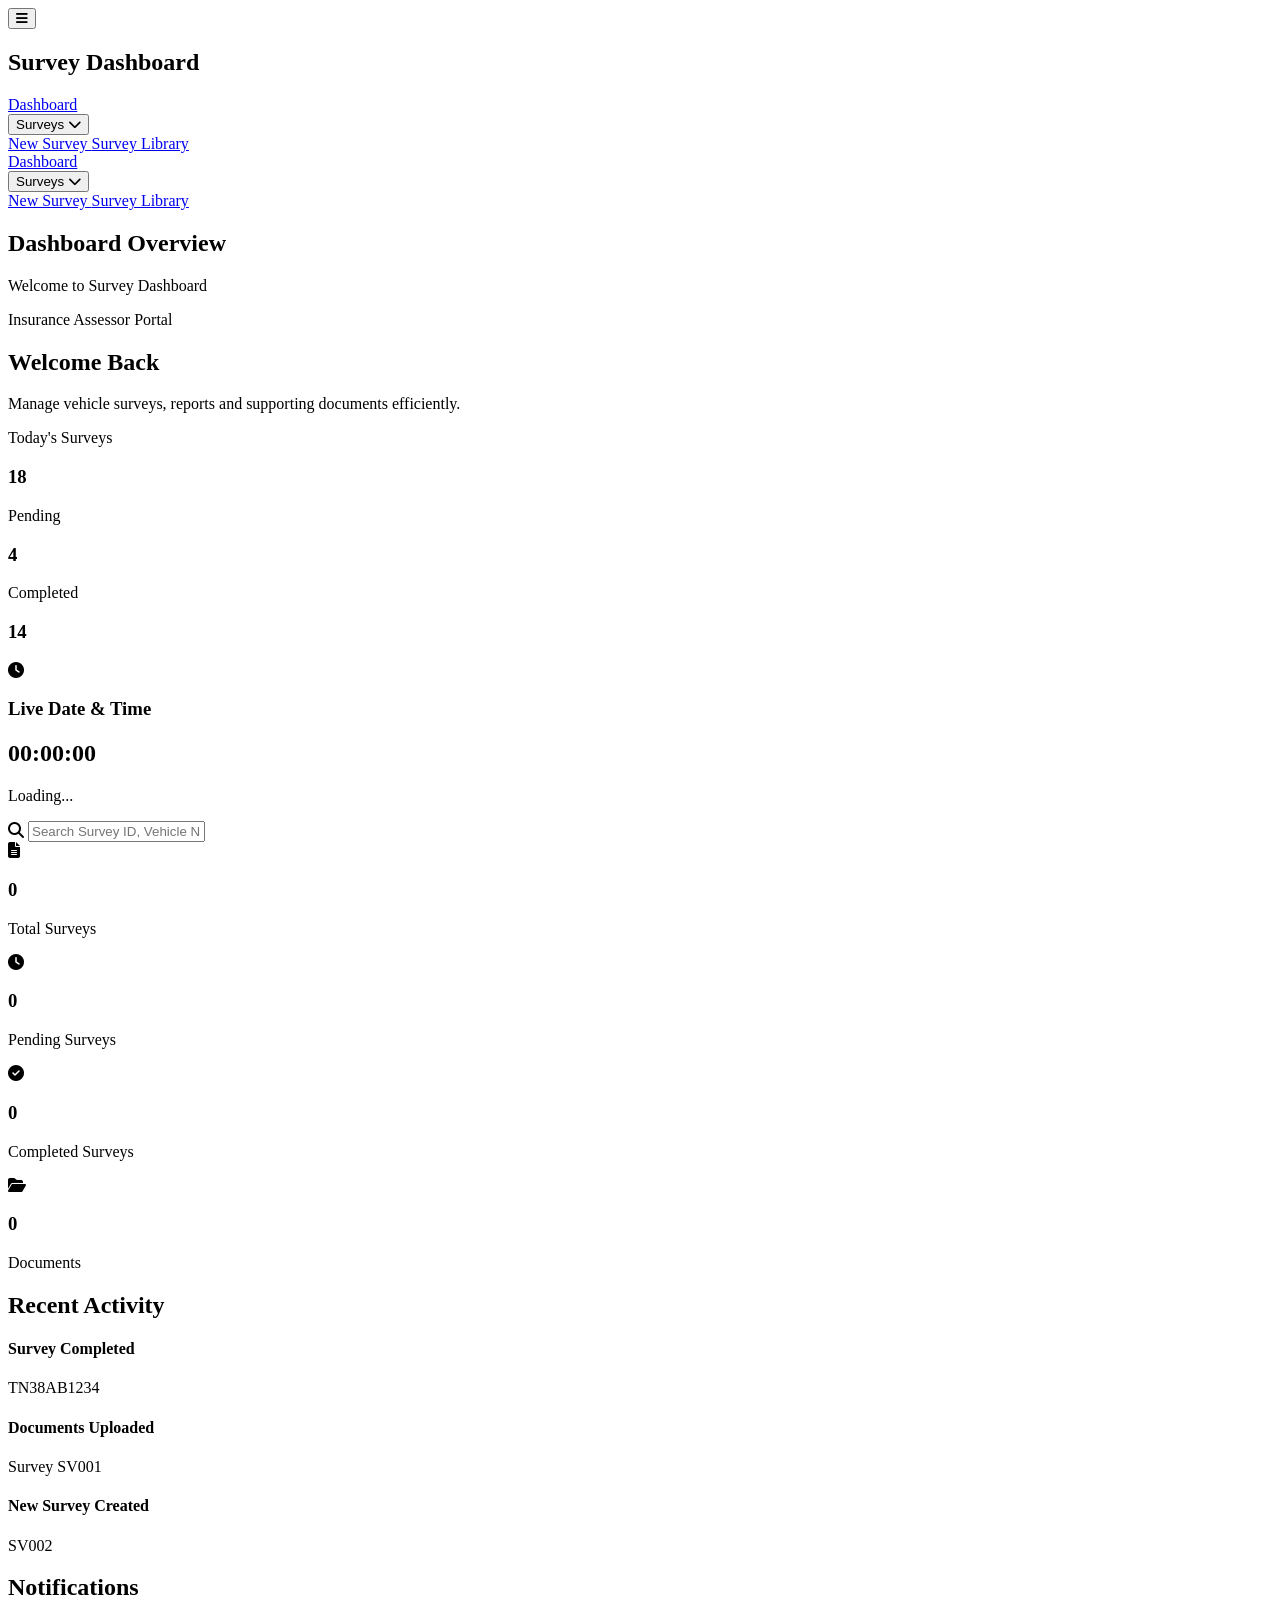
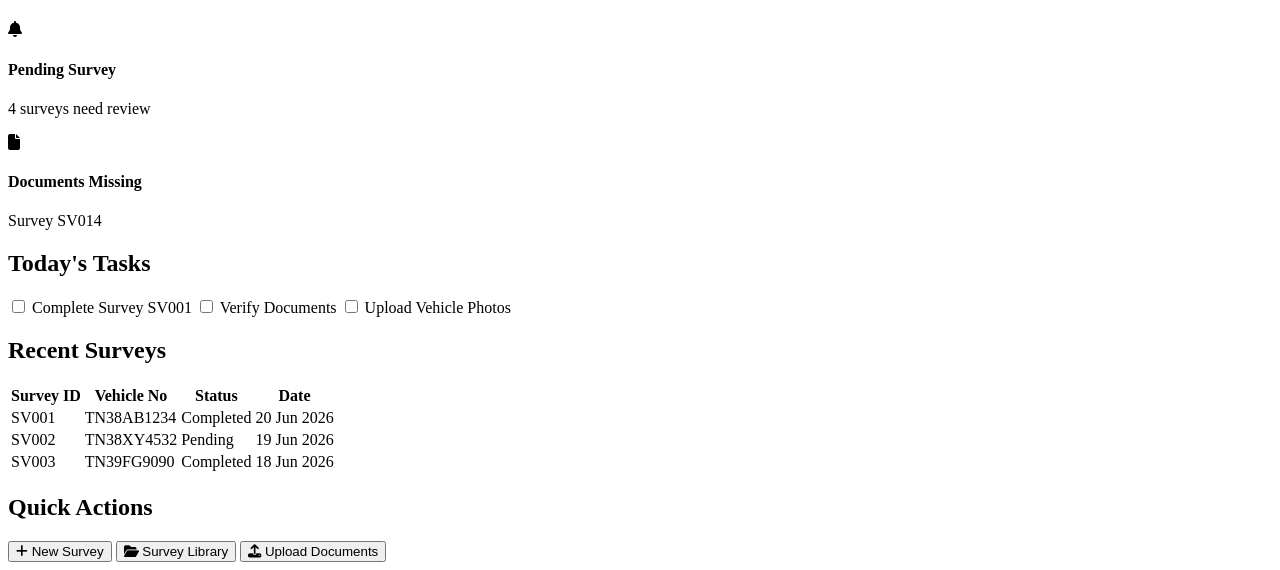
==== index.html @ a6660b7c "Add files via upload" ====
<!DOCTYPE html>
<html lang="en">

<head>
    <meta charset="UTF-8">
    <meta name="viewport" content="width=device-width, initial-scale=1.0">
    <title>Survey Dashboard</title>

    <link rel="stylesheet" href="css/common.css">
    <link rel="stylesheet" href="css/dashboard.css">

    <link href="https://cdnjs.cloudflare.com/ajax/libs/font-awesome/6.5.1/css/all.min.css" rel="stylesheet">
</head>

<body>

    <!-- NAVBAR -->
    <header class="navbar">

        <div class="nav-left">

            <button class="hamburger" id="hamburger">
                <i class="fas fa-bars"></i>
            </button>

            <h2 class="logo">Survey Dashboard</h2>

        </div>

        <nav class="desktop-nav">

            <a href="#" class="active">
                Dashboard
            </a>

            <div class="dropdown">

                <button class="drop-btn">
                    Surveys
                    <i class="fas fa-chevron-down"></i>
                </button>

                <div class="dropdown-content">

                    <a href="pages/survey-new.html">
                        New Survey
                    </a>

                    <a href="pages/survey-library.html">
                        Survey Library
                    </a>

                </div>

            </div>

        </nav>

    </header>

    <!-- MOBILE DRAWER -->
    <aside class="sidebar" id="sidebar">

        <a href="#" class="active">
            Dashboard
        </a>

        <div class="mobile-dropdown">

            <button id="mobileSurveyBtn">
                Surveys
                <i class="fas fa-chevron-down"></i>
            </button>

            <div id="mobileSurveyMenu">

                <a href="pages/survey-new.html">
                    New Survey
                </a>

                <a href="pages/survey-library.html">
                    Survey Library
                </a>

            </div>

        </div>

    </aside>

    <div class="overlay" id="overlay"></div>

    <!-- MAIN CONTENT -->
    <main class="dashboard-container">

        <!-- PAGE HEADER -->
        <section class="page-header">

            <h1>Dashboard Overview</h1>

            <p>
                Welcome to Survey Dashboard
            </p>

        </section>
    
    <section class="hero-section">

    <div class="hero-card glass-card">

        <div class="hero-content">

            <div class="hero-text">

                <span class="hero-badge">
                    Insurance Assessor Portal
                </span>

                <h1>
                    Welcome Back
                </h1>

                <p>
                    Manage vehicle surveys, reports and
                    supporting documents efficiently.
                </p>

            </div>

            <div class="summary-grid">

                <div class="summary-item">
                    <span>Today's Surveys</span>
                    <h3>18</h3>
                </div>

                <div class="summary-item">
                    <span>Pending</span>
                    <h3>4</h3>
                </div>

                <div class="summary-item">
                    <span>Completed</span>
                    <h3>14</h3>
                </div>

            </div>

        </div>

    </div>

    <div class="clock-card glass-card">

        <div class="clock-header">

            <i class="fas fa-clock"></i>

            <h3>Live Date & Time</h3>

        </div>

        <div class="clock-display">

            <h2 id="liveTime">00:00:00</h2>

            <p id="liveDate">
                Loading...
            </p>

        </div>

    </div>

</section> 

<section class="dashboard-search">

    <div class="search-box">

        <i class="fas fa-search"></i>

        <input
            type="text"
            id="dashboardSearch"
            placeholder="Search Survey ID, Vehicle Number, Owner Name..."
        >

    </div>

</section>

        <!-- STATISTICS -->
        <section class="stats-grid">

            <div class="card stat-card">
                <i class="fas fa-file-alt"></i>
                <h3 class="counter" data-target="1542">0</h3>
                <p>Total Surveys</p>
            </div>

            <div class="card stat-card">
                <i class="fas fa-clock"></i>
                <h3 class="counter" data-target="48">0</h3>
                <p>Pending Surveys</p>
            </div>

            <div class="card stat-card">
                <i class="fas fa-check-circle"></i>
                <h3 class="counter" data-target="1494">0</h3>
                <p>Completed Surveys</p>
            </div>

            <div class="card stat-card">
                <i class="fas fa-folder-open"></i>
                <h3 class="counter" data-target="5876">0</h3>
                <p>Documents</p>
            </div>

        </section>

        <section class="dashboard-widgets">

    <div class="card timeline-card">

        <div class="card-header">
            <h2>Recent Activity</h2>
        </div>

        <div class="timeline">

            <div class="timeline-item">

                <div class="timeline-dot"></div>

                <div>
                    <h4>Survey Completed</h4>
                    <p>TN38AB1234</p>
                </div>

            </div>

            <div class="timeline-item">

                <div class="timeline-dot"></div>

                <div>
                    <h4>Documents Uploaded</h4>
                    <p>Survey SV001</p>
                </div>

            </div>

            <div class="timeline-item">

                <div class="timeline-dot"></div>

                <div>
                    <h4>New Survey Created</h4>
                    <p>SV002</p>
                </div>

            </div>

        </div>

    </div>
<div class="card notification-card">

    <div class="card-header">
        <h2>Notifications</h2>
    </div>

    <div class="notification-list">

        <div class="notification-item">

            <i class="fas fa-bell"></i>

            <div>
                <h4>Pending Survey</h4>
                <p>4 surveys need review</p>
            </div>

        </div>

        <div class="notification-item">

            <i class="fas fa-file"></i>

            <div>
                <h4>Documents Missing</h4>
                <p>Survey SV014</p>
            </div>

        </div>

    </div>

</div>

<div class="card task-card">

    <div class="card-header">
        <h2>Today's Tasks</h2>
    </div>

    <div class="task-list">

        <label class="task-item">

            <input type="checkbox">

            Complete Survey SV001

        </label>

        <label class="task-item">

            <input type="checkbox">

            Verify Documents

        </label>

        <label class="task-item">

            <input type="checkbox">

            Upload Vehicle Photos

        </label>

    </div>

</div>

</section>
        <!-- CONTENT GRID -->
        <section class="content-grid">

            <!-- RECENT SURVEYS -->

            <div class="card table-card">

                <div class="card-header">
                    <h2>Recent Surveys</h2>
                </div>

                <div class="table-wrapper">

                    <table>

                        <thead>
                            <tr>
                                <th>Survey ID</th>
                                <th>Vehicle No</th>
                                <th>Status</th>
                                <th>Date</th>
                            </tr>
                        </thead>

                        <tbody>

                            <tr>
                                <td>SV001</td>
                                <td>TN38AB1234</td>
                                <td>Completed</td>
                                <td>20 Jun 2026</td>
                            </tr>

                            <tr>
                                <td>SV002</td>
                                <td>TN38XY4532</td>
                                <td>Pending</td>
                                <td>19 Jun 2026</td>
                            </tr>

                            <tr>
                                <td>SV003</td>
                                <td>TN39FG9090</td>
                                <td>Completed</td>
                                <td>18 Jun 2026</td>
                            </tr>

                        </tbody>

                    </table>

                </div>

            </div>

            <!-- QUICK ACTIONS -->

            <div class="card quick-actions">

                <div class="card-header">
                    <h2>Quick Actions</h2>
                </div>

                <button class="action-btn">
                    <i class="fas fa-plus"></i>
                    New Survey
                </button>

                <button class="action-btn">
                    <i class="fas fa-folder-open"></i>
                    Survey Library
                </button>

                <button class="action-btn">
                    <i class="fas fa-upload"></i>
                    Upload Documents
                </button>

            </div>

        </section>

    </main>

    <script src="js/navbar.js"></script>
    <script src="js/dashboard.js"></script>

</body>

</html>
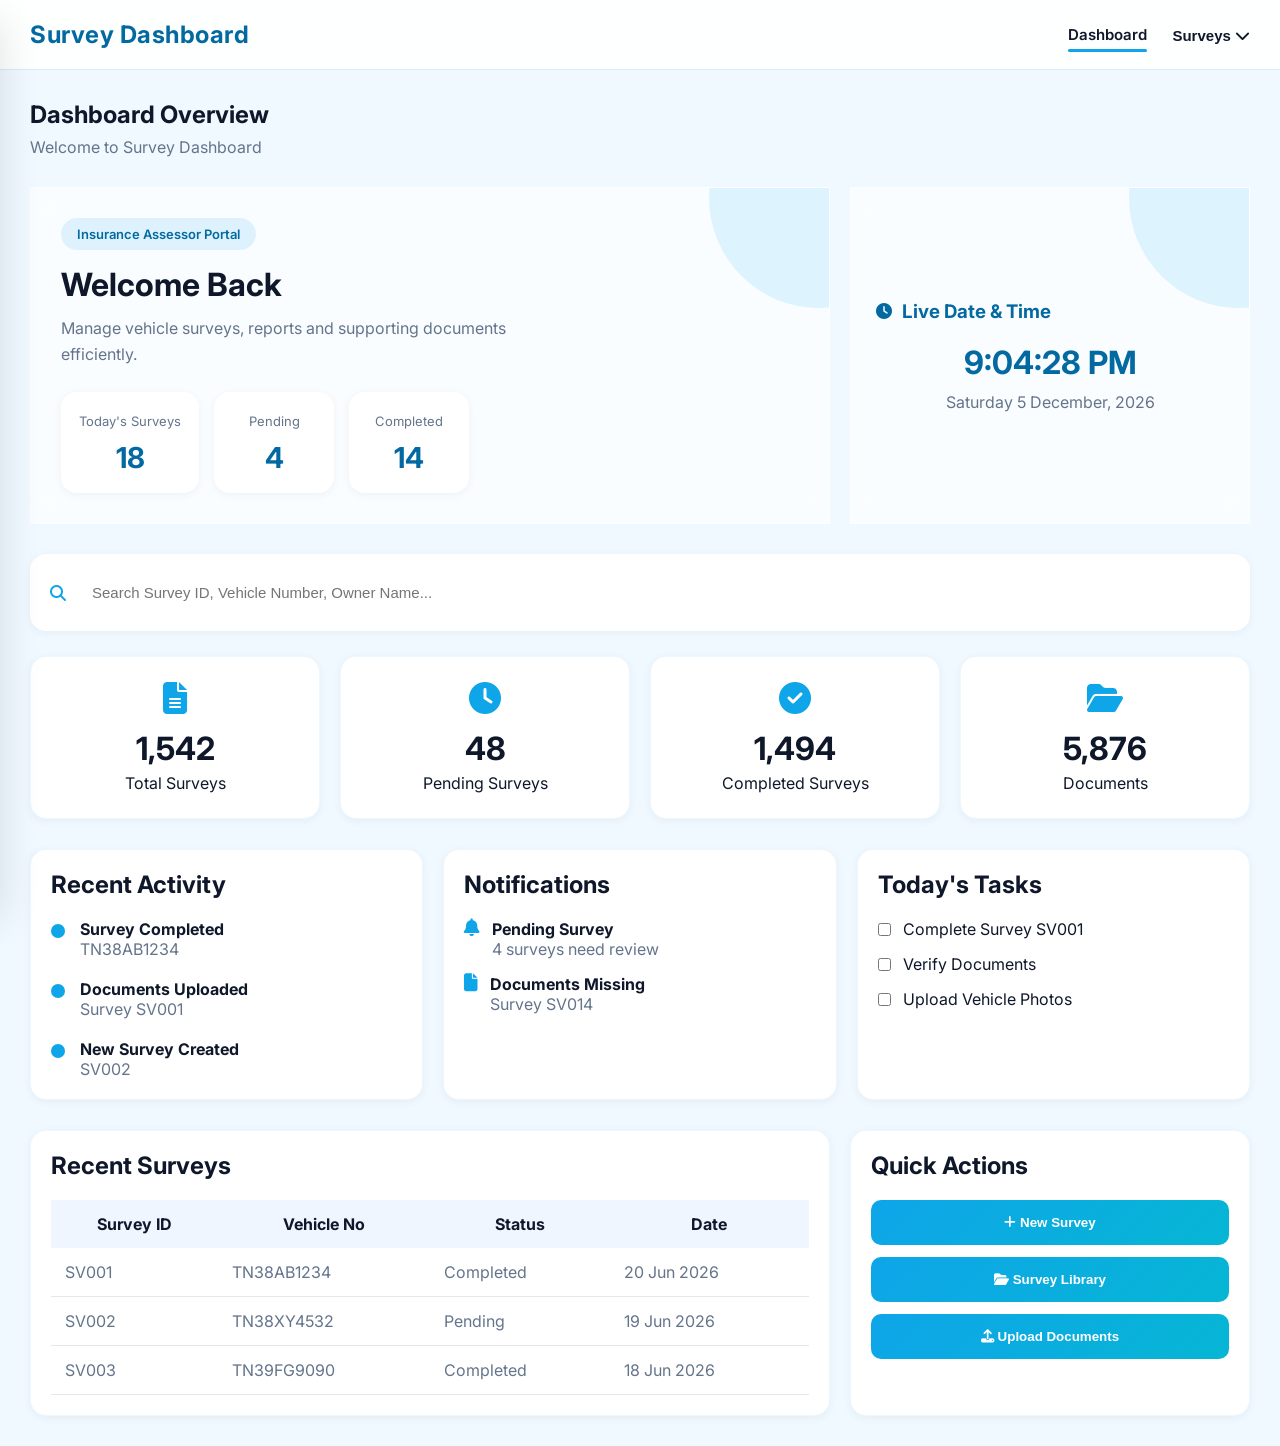
==== commit 1bf64355: "Update index.html" ====
--- a/index.html
+++ b/index.html
@@ -6,8 +6,8 @@
     <meta name="viewport" content="width=device-width, initial-scale=1.0">
     <title>Survey Dashboard</title>
 
-    <link rel="stylesheet" href="css/common.css">
-    <link rel="stylesheet" href="css/dashboard.css">
+    <link rel="stylesheet" href="common.css">
+    <link rel="stylesheet" href="dashboard.css">
 
     <link href="https://cdnjs.cloudflare.com/ajax/libs/font-awesome/6.5.1/css/all.min.css" rel="stylesheet">
 </head>
@@ -420,9 +420,9 @@
 
     </main>
 
-    <script src="js/navbar.js"></script>
-    <script src="js/dashboard.js"></script>
+    <script src="navbar.js"></script>
+    <script src="dashboard.js"></script>
 
 </body>
 
-</html>+</html>
--- a/common.css
+++ b/common.css
@@ -0,0 +1,574 @@
+/* =========================
+   GOOGLE FONT
+========================= */
+
+@import url('https://fonts.googleapis.com/css2?family=Inter:wght@300;400;500;600;700&display=swap');
+
+/* =========================
+   ROOT VARIABLES
+========================= */
+
+:root {
+
+    /* Ocean Blue Serenity */
+
+    --primary: #0ea5e9;
+    --primary-dark: #0369a1;
+    --primary-light: #38bdf8;
+
+    --secondary: #06b6d4;
+
+    --background: #f0f9ff;
+    --card-bg: #ffffff;
+
+    --text-dark: #0f172a;
+    --text-light: #64748b;
+
+    --border: #dbeafe;
+
+    --success: #22c55e;
+    --warning: #f59e0b;
+    --danger: #ef4444;
+
+    --shadow-sm: 0 2px 10px rgba(0,0,0,.05);
+    --shadow-md: 0 10px 25px rgba(0,0,0,.08);
+    --shadow-lg: 0 20px 40px rgba(0,0,0,.12);
+
+    --radius-sm: 10px;
+    --radius-md: 16px;
+    --radius-lg: 24px;
+
+    --transition: all .3s ease;
+
+}
+
+/* =========================
+   RESET
+========================= */
+
+*{
+    margin:0;
+    padding:0;
+    box-sizing:border-box;
+}
+
+html{
+    scroll-behavior:smooth;
+}
+
+body{
+    font-family:'Inter',sans-serif;
+    background:var(--background);
+    color:var(--text-dark);
+    min-height:100vh;
+    overflow-x:hidden;
+}
+
+/* =========================
+   SCROLLBAR
+========================= */
+
+::-webkit-scrollbar{
+    width:8px;
+}
+
+::-webkit-scrollbar-track{
+    background:#e0f2fe;
+}
+
+::-webkit-scrollbar-thumb{
+    background:var(--primary);
+    border-radius:50px;
+}
+
+/* =========================
+   LINKS
+========================= */
+
+a{
+    text-decoration:none;
+    color:inherit;
+}
+
+/* =========================
+   BUTTONS
+========================= */
+
+.btn,
+.action-btn{
+
+    border:none;
+    cursor:pointer;
+
+    background:
+    linear-gradient(
+    135deg,
+    var(--primary),
+    var(--secondary));
+
+    color:white;
+
+    border-radius:var(--radius-sm);
+
+    font-weight:600;
+
+    transition:var(--transition);
+}
+
+.btn:hover,
+.action-btn:hover{
+
+    transform:translateY(-3px);
+
+    box-shadow:var(--shadow-md);
+}
+
+/* =========================
+   CARD SYSTEM
+========================= */
+
+.card{
+
+    background:var(--card-bg);
+
+    border-radius:var(--radius-md);
+
+    box-shadow:var(--shadow-sm);
+
+    transition:var(--transition);
+
+    border:1px solid rgba(14,165,233,.08);
+}
+
+.card:hover{
+
+    transform:translateY(-5px);
+
+    box-shadow:var(--shadow-md);
+}
+
+/* =========================
+   NAVBAR
+========================= */
+
+.navbar{
+
+    position:sticky;
+    top:0;
+    z-index:1000;
+
+    height:70px;
+
+    display:flex;
+    justify-content:space-between;
+    align-items:center;
+
+    padding:0 30px;
+
+    background:rgba(255,255,255,.9);
+
+    backdrop-filter:blur(12px);
+
+    border-bottom:
+    1px solid var(--border);
+}
+
+.logo{
+
+    color:var(--primary-dark);
+
+    font-weight:700;
+
+    letter-spacing:.5px;
+}
+
+/* =========================
+   NAV LEFT
+========================= */
+
+.nav-left{
+
+    display:flex;
+    align-items:center;
+    gap:15px;
+}
+
+/* =========================
+   DESKTOP NAV
+========================= */
+
+.desktop-nav{
+
+    display:flex;
+    align-items:center;
+    gap:25px;
+}
+
+.desktop-nav a,
+.drop-btn{
+
+    position:relative;
+
+    background:none;
+    border:none;
+
+    cursor:pointer;
+
+    color:var(--text-dark);
+
+    font-size:15px;
+    font-weight:600;
+
+    transition:var(--transition);
+}
+
+/* underline animation */
+
+.desktop-nav a::after,
+.drop-btn::after{
+
+    content:'';
+
+    position:absolute;
+
+    left:0;
+    bottom:-8px;
+
+    width:0;
+
+    height:3px;
+
+    background:var(--primary);
+
+    border-radius:50px;
+
+    transition:.3s ease;
+}
+
+.desktop-nav a:hover::after,
+.desktop-nav a.active::after,
+.drop-btn:hover::after{
+
+    width:100%;
+}
+
+.desktop-nav a:hover,
+.drop-btn:hover{
+
+    color:var(--primary-dark);
+}
+
+/* =========================
+   DROPDOWN
+========================= */
+
+.dropdown{
+
+    position:relative;
+}
+
+.dropdown-content{
+
+    position:absolute;
+
+    top:45px;
+    right:0;
+
+    width:220px;
+
+    background:white;
+
+    border-radius:var(--radius-md);
+
+    box-shadow:var(--shadow-lg);
+
+    overflow:hidden;
+
+    opacity:0;
+    visibility:hidden;
+
+    transform:translateY(10px);
+
+    transition:var(--transition);
+}
+
+.dropdown:hover .dropdown-content{
+
+    opacity:1;
+    visibility:visible;
+
+    transform:translateY(0);
+}
+
+.dropdown-content a{
+
+    display:block;
+
+    padding:14px 18px;
+}
+
+.dropdown-content a:hover{
+
+    background:#eff6ff;
+}
+
+/* =========================
+   HAMBURGER
+========================= */
+
+.hamburger{
+
+    display:none;
+
+    border:none;
+    background:none;
+
+    font-size:24px;
+
+    cursor:pointer;
+
+    color:var(--primary-dark);
+}
+
+/* =========================
+   SIDEBAR
+========================= */
+
+.sidebar{
+
+    position:fixed;
+
+    top:0;
+    left:-280px;
+
+    width:280px;
+    height:100vh;
+
+    background:white;
+
+    z-index:1200;
+
+    padding-top:90px;
+
+    transition:.35s ease;
+
+    box-shadow:var(--shadow-lg);
+}
+
+.sidebar.show{
+
+    left:0;
+}
+
+.sidebar a,
+.mobile-dropdown button{
+
+    display:block;
+
+    width:100%;
+
+    padding:16px 25px;
+
+    text-align:left;
+
+    background:none;
+    border:none;
+
+    cursor:pointer;
+
+    font-size:15px;
+    font-weight:600;
+
+    color:var(--text-dark);
+}
+
+.sidebar a:hover,
+.mobile-dropdown button:hover{
+
+    background:#eff6ff;
+}
+
+/* =========================
+   MOBILE SUB MENU
+========================= */
+
+#mobileSurveyMenu{
+
+    max-height:0;
+
+    overflow:hidden;
+
+    transition:.3s ease;
+}
+
+#mobileSurveyMenu.open{
+
+    max-height:300px;
+}
+
+#mobileSurveyMenu a{
+
+    padding-left:45px;
+    font-size:14px;
+}
+
+/* =========================
+   OVERLAY
+========================= */
+
+.overlay{
+
+    position:fixed;
+
+    inset:0;
+
+    background:rgba(0,0,0,.35);
+
+    opacity:0;
+    visibility:hidden;
+
+    transition:.3s ease;
+
+    z-index:1100;
+}
+
+.overlay.show{
+
+    opacity:1;
+    visibility:visible;
+}
+
+/* =========================
+   TABLES
+========================= */
+
+table{
+    width:100%;
+}
+
+th{
+    color:var(--text-dark);
+}
+
+td{
+    color:var(--text-light);
+}
+
+/* =========================
+   FORM CONTROLS
+========================= */
+
+input,
+select,
+textarea{
+
+    width:100%;
+
+    padding:14px;
+
+    border-radius:var(--radius-sm);
+
+    border:1px solid var(--border);
+
+    outline:none;
+
+    transition:var(--transition);
+
+    font-size:14px;
+}
+
+input:focus,
+select:focus,
+textarea:focus{
+
+    border-color:var(--primary);
+
+    box-shadow:
+    0 0 0 4px
+    rgba(14,165,233,.15);
+}
+
+/* =========================
+   ANIMATIONS
+========================= */
+
+@keyframes fadeUp{
+
+    from{
+        opacity:0;
+        transform:translateY(25px);
+    }
+
+    to{
+        opacity:1;
+        transform:translateY(0);
+    }
+}
+
+@keyframes fadeIn{
+
+    from{
+        opacity:0;
+    }
+
+    to{
+        opacity:1;
+    }
+}
+
+.fade-up{
+    animation:fadeUp .6s ease;
+}
+
+.fade-in{
+    animation:fadeIn .5s ease;
+}
+
+/* =========================
+   RESPONSIVE
+========================= */
+
+/* Tablet */
+
+@media (max-width:991px){
+
+    .desktop-nav{
+        display:none;
+    }
+
+    .hamburger{
+        display:block;
+    }
+
+    .navbar{
+        padding:0 20px;
+    }
+}
+
+/* Mobile */
+
+@media (max-width:767px){
+
+    .navbar{
+
+        height:65px;
+
+        padding:0 15px;
+    }
+
+    .logo{
+
+        font-size:18px;
+    }
+
+    .sidebar{
+
+        width:260px;
+        left:-260px;
+    }
+
+    .card{
+
+        border-radius:14px;
+    }
+}
--- a/dashboard.css
+++ b/dashboard.css
@@ -0,0 +1,425 @@
+.dashboard-container {
+    padding: 30px;
+    animation: fadeUp .6s ease;
+}
+
+.page-header {
+    margin-bottom: 30px;
+}
+
+.page-header h1 {
+    color: var(--text-dark);
+    margin-bottom: 8px;
+}
+
+.page-header p {
+    color: var(--text-light);
+}
+
+.stats-grid {
+    display: grid;
+    grid-template-columns: repeat(4,1fr);
+    gap: 20px;
+    margin-bottom: 30px;
+}
+
+.stat-card {
+    text-align: center;
+    padding: 25px;
+}
+
+.stat-card i {
+    font-size: 2rem;
+    color: var(--primary);
+    margin-bottom: 15px;
+}
+
+.stat-card h3 {
+    font-size: 2rem;
+    margin-bottom: 5px;
+}
+
+.content-grid {
+    display: grid;
+    grid-template-columns: 2fr 1fr;
+    gap: 20px;
+}
+
+.table-card {
+    padding: 20px;
+}
+
+.table-wrapper {
+    overflow-x: auto;
+}
+
+table {
+    width: 100%;
+    border-collapse: collapse;
+}
+
+table th {
+    background: #eff6ff;
+    padding: 14px;
+}
+
+table td {
+    padding: 14px;
+    border-bottom: 1px solid #e5e7eb;
+}
+
+table tr:hover {
+    background: #f8fafc;
+}
+
+.quick-actions {
+    padding: 20px;
+}
+
+.card-header {
+    margin-bottom: 20px;
+}
+
+.action-btn {
+    width: 100%;
+    padding: 15px;
+    margin-bottom: 12px;
+}
+.hero-section {
+
+    display: grid;
+    grid-template-columns: 2fr 1fr;
+
+    gap: 20px;
+
+    margin-bottom: 30px;
+}
+
+.glass-card {
+
+    position: relative;
+
+    background:
+        rgba(255, 255, 255, 0.65);
+
+    backdrop-filter: blur(14px);
+
+    border:
+        1px solid rgba(255, 255, 255, 0.3);
+
+    overflow: hidden;
+}
+
+.glass-card::before {
+
+    content: '';
+
+    position: absolute;
+
+    top: -100px;
+    right: -100px;
+
+    width: 220px;
+    height: 220px;
+
+    border-radius: 50%;
+
+    background:
+        rgba(56, 189, 248, 0.15);
+}
+
+.hero-card {
+
+    padding: 30px;
+}
+
+.hero-content {
+
+    display: flex;
+    justify-content: space-between;
+    align-items: center;
+
+    gap: 25px;
+
+    flex-wrap: wrap;
+}
+
+.hero-badge {
+
+    display: inline-block;
+
+    padding: 8px 16px;
+
+    border-radius: 50px;
+
+    background: rgba(14, 165, 233, 0.12);
+
+    color: var(--primary-dark);
+
+    font-size: 13px;
+    font-weight: 600;
+
+    margin-bottom: 15px;
+}
+
+.hero-text h1 {
+
+    font-size: 2rem;
+
+    margin-bottom: 12px;
+}
+
+.hero-text p {
+
+    max-width: 500px;
+
+    color: var(--text-light);
+
+    line-height: 1.6;
+}
+
+.summary-grid {
+
+    display: flex;
+
+    gap: 15px;
+
+    flex-wrap: wrap;
+}
+
+.summary-item {
+
+    min-width: 120px;
+
+    text-align: center;
+
+    background: white;
+
+    padding: 18px;
+
+    border-radius: 16px;
+
+    box-shadow: var(--shadow-sm);
+}
+
+.summary-item span {
+
+    color: var(--text-light);
+
+    font-size: 13px;
+}
+
+.summary-item h3 {
+
+    margin-top: 10px;
+
+    color: var(--primary-dark);
+
+    font-size: 1.8rem;
+}
+
+.clock-card {
+
+    padding: 25px;
+
+    display: flex;
+
+    flex-direction: column;
+
+    justify-content: center;
+}
+
+.clock-header {
+
+    display: flex;
+    align-items: center;
+
+    gap: 10px;
+
+    margin-bottom: 20px;
+
+    color: var(--primary-dark);
+}
+
+.clock-display {
+
+    text-align: center;
+}
+
+.clock-display h2 {
+
+    font-size: 2rem;
+
+    margin-bottom: 10px;
+
+    color: var(--primary-dark);
+}
+
+.clock-display p {
+
+    color: var(--text-light);
+}
+.dashboard-search{
+
+    margin-bottom:25px;
+}
+
+.search-box{
+
+    display:flex;
+    align-items:center;
+
+    gap:12px;
+
+    background:white;
+
+    padding:16px 20px;
+
+    border-radius:16px;
+
+    box-shadow:var(--shadow-sm);
+}
+
+.search-box i{
+
+    color:var(--primary);
+}
+
+.search-box input{
+
+    border:none;
+    outline:none;
+
+    background:transparent;
+
+    font-size:15px;
+}
+.dashboard-widgets{
+
+    display:grid;
+
+    grid-template-columns:
+    repeat(3,1fr);
+
+    gap:20px;
+
+    margin:30px 0;
+}
+
+.timeline-card,
+.notification-card,
+.task-card{
+
+    padding:20px;
+}
+
+.timeline{
+
+    display:flex;
+    flex-direction:column;
+
+    gap:20px;
+}
+
+.timeline-item{
+
+    display:flex;
+    gap:15px;
+}
+
+.timeline-dot{
+
+    width:14px;
+    height:14px;
+
+    background:var(--primary);
+
+    border-radius:50%;
+
+    margin-top:5px;
+}
+
+.timeline-item p{
+
+    color:var(--text-light);
+}
+
+.notification-list{
+
+    display:flex;
+    flex-direction:column;
+
+    gap:15px;
+}
+
+.notification-item{
+
+    display:flex;
+    gap:12px;
+}
+
+.notification-item i{
+
+    color:var(--primary);
+
+    font-size:18px;
+}
+
+.notification-item p{
+
+    color:var(--text-light);
+}
+
+.task-list{
+
+    display:flex;
+    flex-direction:column;
+
+    gap:15px;
+}
+
+.task-item{
+
+    display:flex;
+    align-items:center;
+
+    gap:12px;
+
+    cursor:pointer;
+}
+
+.task-item input{
+
+    width:auto;
+}
+
+@media(max-width:991px){
+
+    .stats-grid{
+        grid-template-columns:repeat(2,1fr);
+    }
+
+    .content-grid{
+        grid-template-columns:1fr;
+    }
+
+}
+
+@media(max-width:767px){
+
+    .dashboard-container{
+        padding:20px;
+    }
+
+    .stats-grid{
+        grid-template-columns:1fr;
+    }
+
+}
+@media(max-width:991px){
+
+    .dashboard-widgets{
+
+        grid-template-columns:1fr;
+    }
+}
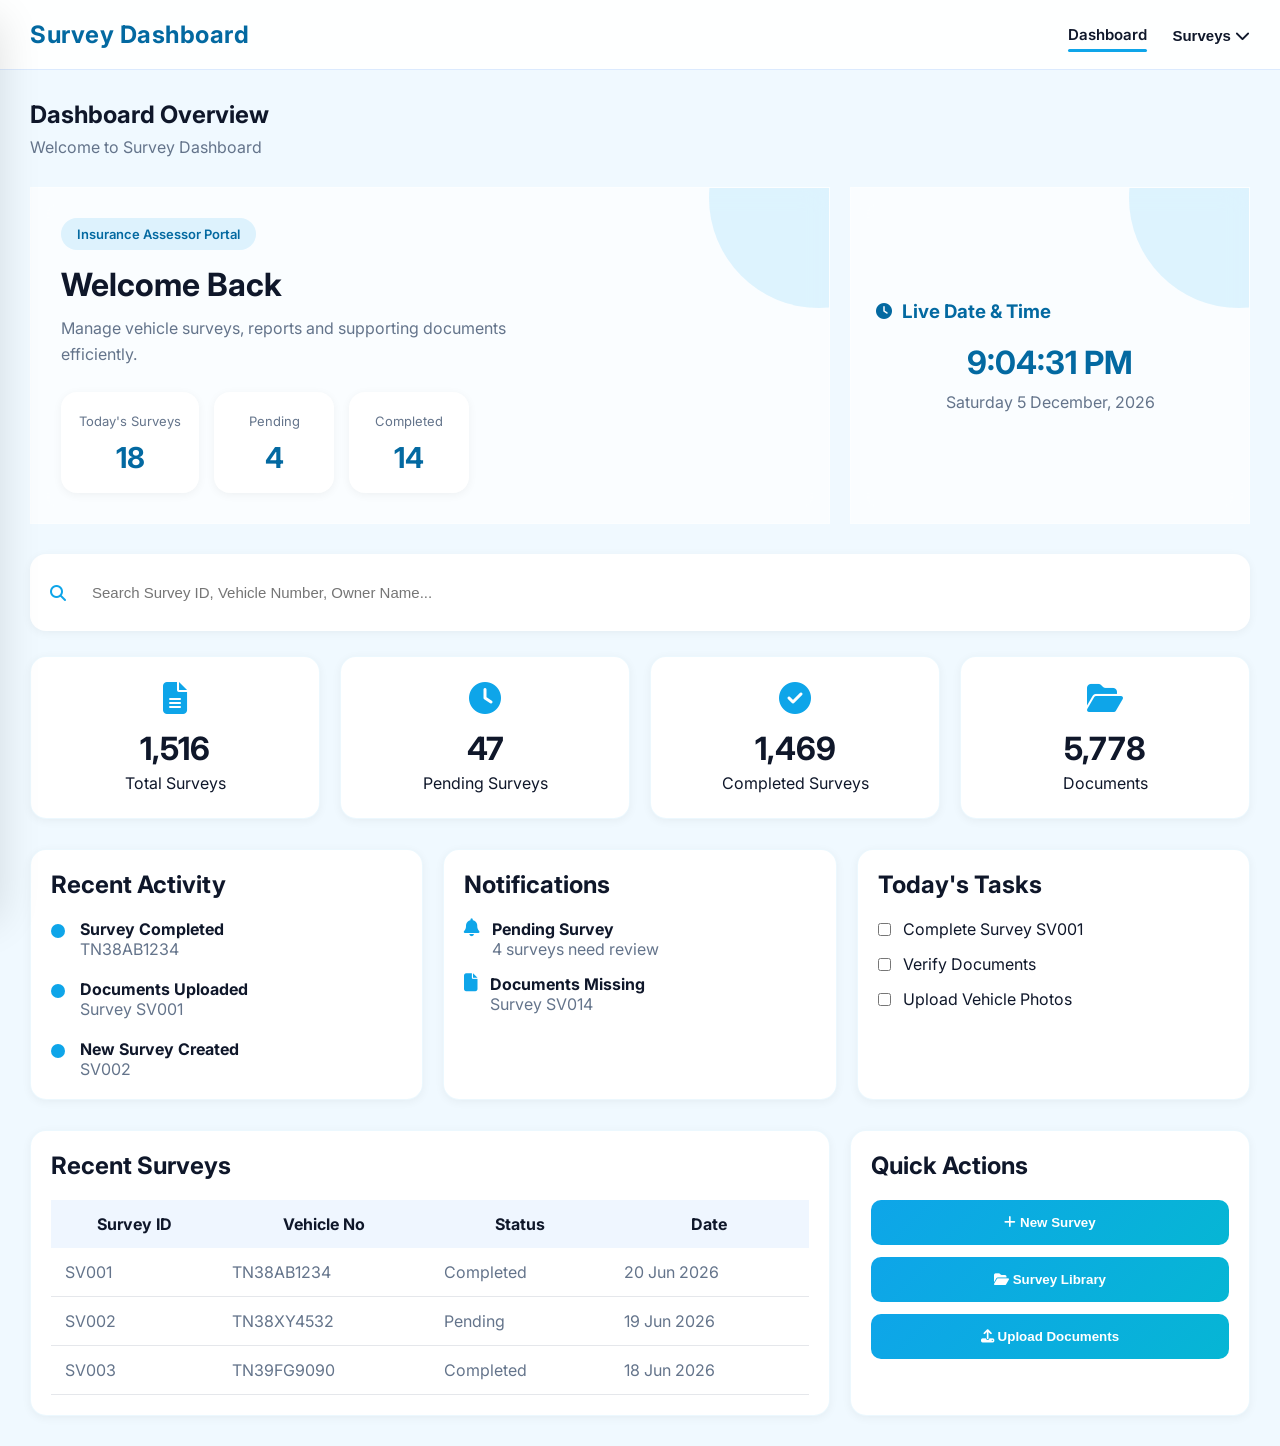
==== commit 564d02c4: "Update index.html" ====
--- a/index.html
+++ b/index.html
@@ -42,11 +42,11 @@
 
                 <div class="dropdown-content">
 
-                    <a href="pages/survey-new.html">
+                    <a href="survey-new.html">
                         New Survey
                     </a>
 
-                    <a href="pages/survey-library.html">
+                    <a href="survey-library.html">
                         Survey Library
                     </a>
 
@@ -74,11 +74,11 @@
 
             <div id="mobileSurveyMenu">
 
-                <a href="pages/survey-new.html">
+                <a href="survey-new.html">
                     New Survey
                 </a>
 
-                <a href="pages/survey-library.html">
+                <a href="survey-library.html">
                     Survey Library
                 </a>
 
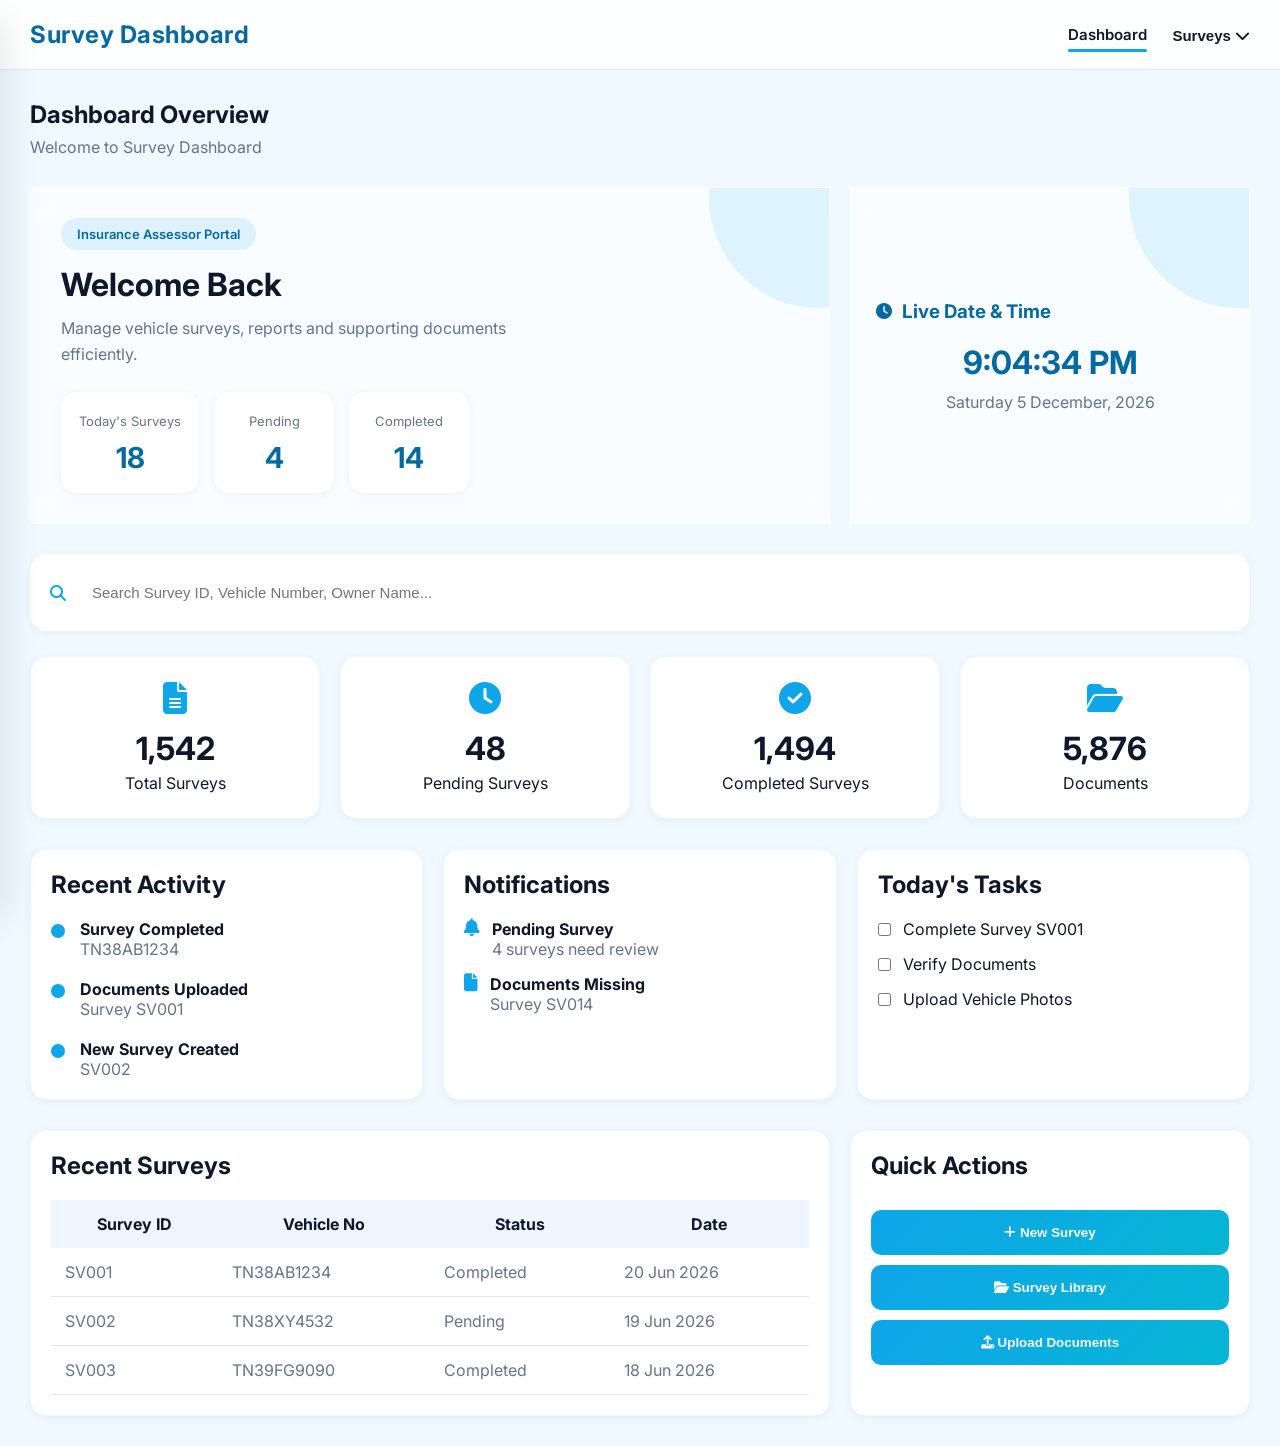
==== commit 350ea97b: "Update index.html" ====
--- a/index.html
+++ b/index.html
@@ -399,20 +399,25 @@
                     <h2>Quick Actions</h2>
                 </div>
 
-                <button class="action-btn">
+                <button class="action-btn" onclick="location.href='survey-new.html'">
                     <i class="fas fa-plus"></i>
                     New Survey
                 </button>
 
-                <button class="action-btn">
+                <button class="action-btn" onclick="location.href='survey-library.html'">
                     <i class="fas fa-folder-open"></i>
                     Survey Library
                 </button>
 
-                <button class="action-btn">
-                    <i class="fas fa-upload"></i>
-                    Upload Documents
-                </button>
+                <button
+id="uploadDocumentsBtn"
+class="action-btn">
+
+    <i class="fas fa-upload"></i>
+
+    Upload Documents
+
+</button>
 
             </div>
 
--- a/common.css
+++ b/common.css
@@ -571,4 +571,25 @@
 
         border-radius:14px;
     }
-}+}
+html{
+    font-size:16px;
+}
+
+@media (max-width:992px){
+    html{
+        font-size:15px;
+    }
+}
+
+@media (max-width:768px){
+    html{
+        font-size:14px;
+    }
+}
+
+@media (max-width:480px){
+    html{
+        font-size:13px;
+    }
+}
--- a/dashboard.css
+++ b/dashboard.css
@@ -73,7 +73,14 @@
 }
 
 .quick-actions {
-    padding: 20px;
+    padding:20px;
+
+    display:flex;
+    flex-direction:column;
+
+    gap:10px;
+
+    width:100%;
 }
 
 .card-header {
@@ -83,7 +90,6 @@
 .action-btn {
     width: 100%;
     padding: 15px;
-    margin-bottom: 12px;
 }
 .hero-section {
 
@@ -422,4 +428,353 @@
 
         grid-template-columns:1fr;
     }
-}+}
+/* ==========================================
+   LARGE LAPTOPS (1200px and below)
+========================================== */
+
+@media (max-width:1200px){
+
+    .dashboard-container{
+        padding:24px;
+    }
+
+    .hero-card{
+        padding:24px;
+    }
+
+    .clock-card{
+        padding:20px;
+    }
+
+    .summary-item{
+        min-width:100px;
+        padding:14px;
+    }
+
+    .summary-item h3{
+        font-size:1.5rem;
+    }
+
+}
+
+/* ==========================================
+   TABLETS (992px and below)
+========================================== */
+
+@media (max-width:992px){
+
+    .dashboard-container{
+        padding:20px;
+    }
+
+    .hero-section{
+        grid-template-columns:1fr;
+    }
+
+    .hero-content{
+        flex-direction:column;
+        align-items:flex-start;
+    }
+
+    .stats-grid{
+        grid-template-columns:repeat(2,1fr);
+        gap:15px;
+    }
+
+    .dashboard-widgets{
+        grid-template-columns:1fr;
+    }
+
+    .content-grid{
+        grid-template-columns:1fr;
+    }
+
+    .hero-text h1{
+        font-size:1.7rem;
+    }
+
+    .clock-display h2{
+        font-size:1.7rem;
+    }
+
+    .stat-card{
+        padding:20px;
+    }
+
+    .stat-card h3{
+        font-size:1.6rem;
+    }
+
+}
+
+/* ==========================================
+   MOBILE (768px and below)
+========================================== */
+
+@media (max-width:768px){
+
+    .dashboard-container{
+        padding:15px;
+    }
+
+    .page-header{
+        margin-bottom:20px;
+    }
+
+    .page-header h1{
+        font-size:1.4rem;
+    }
+
+    .page-header p{
+        font-size:0.85rem;
+    }
+
+    .hero-card{
+        padding:18px;
+    }
+
+    .clock-card{
+        padding:18px;
+    }
+
+    .hero-badge{
+        font-size:11px;
+        padding:6px 12px;
+    }
+
+    .hero-text h1{
+        font-size:1.4rem;
+    }
+
+    .hero-text p{
+        font-size:0.85rem;
+        line-height:1.5;
+    }
+
+    .summary-grid{
+        width:100%;
+        display:grid;
+        grid-template-columns:repeat(3,1fr);
+        gap:10px;
+    }
+
+    .summary-item{
+        min-width:auto;
+        padding:12px;
+    }
+
+    .summary-item span{
+        font-size:11px;
+    }
+
+    .summary-item h3{
+        font-size:1.2rem;
+    }
+
+    .clock-display h2{
+        font-size:1.4rem;
+    }
+
+    .clock-display p{
+        font-size:0.8rem;
+    }
+
+    .search-box{
+        padding:12px 15px;
+    }
+
+    .search-box input{
+        font-size:14px;
+    }
+
+    .stats-grid{
+        grid-template-columns:1fr;
+        gap:12px;
+    }
+
+    .stat-card{
+        padding:15px;
+    }
+
+    .stat-card i{
+        font-size:1.4rem;
+        margin-bottom:8px;
+    }
+
+    .stat-card h3{
+        font-size:1.3rem;
+    }
+
+    .timeline-card,
+    .notification-card,
+    .task-card,
+    .table-card,
+    .quick-actions{
+        padding:15px;
+    }
+
+    .card-header h2{
+        font-size:1rem;
+    }
+
+    .timeline-item h4,
+    .notification-item h4{
+        font-size:0.9rem;
+    }
+
+    .timeline-item p,
+    .notification-item p{
+        font-size:0.8rem;
+    }
+
+    .task-item{
+        font-size:0.85rem;
+    }
+
+    .action-btn{
+        padding:12px;
+        font-size:0.85rem;
+    }
+
+    table{
+        min-width:600px;
+    }
+
+}
+
+/* ==========================================
+   SMALL PHONES (480px and below)
+========================================== */
+
+@media (max-width:480px){
+
+    .dashboard-container{
+        padding:10px;
+    }
+
+    .hero-card,
+    .clock-card{
+        padding:14px;
+    }
+
+    .page-header h1{
+        font-size:1.2rem;
+    }
+
+    .hero-text h1{
+        font-size:1.2rem;
+    }
+
+    .hero-text p{
+        font-size:0.75rem;
+    }
+
+    .summary-grid{
+        grid-template-columns:1fr;
+    }
+
+    .summary-item{
+        padding:10px;
+    }
+
+    .summary-item h3{
+        font-size:1rem;
+    }
+
+    .clock-display h2{
+        font-size:1.2rem;
+    }
+
+    .search-box{
+        padding:10px 12px;
+    }
+
+    .search-box input{
+        font-size:13px;
+    }
+
+    .stat-card{
+        padding:12px;
+    }
+
+    .stat-card i{
+        font-size:1.2rem;
+    }
+
+    .stat-card h3{
+        font-size:1.1rem;
+    }
+
+    .card-header h2{
+        font-size:0.95rem;
+    }
+
+    .action-btn{
+        padding:10px;
+        font-size:0.8rem;
+    }
+
+}
+/* Mobile Table Scroll */
+
+@media (max-width:768px){
+
+    .table-wrapper{
+        overflow-x:auto;
+        -webkit-overflow-scrolling:touch;
+    }
+
+    .table-wrapper table{
+        min-width:700px;
+    }
+
+    .table-wrapper::-webkit-scrollbar{
+        height:6px;
+    }
+
+}
+@media (max-width:768px){
+
+    .quick-actions{
+
+        padding:15px;
+        width:100%;
+    }
+
+    .action-btn{
+
+        width:100%;
+        margin-bottom:10px;
+
+        padding:12px 14px;
+
+        display:flex;
+        align-items:center;
+        justify-content:center;
+        gap:8px;
+
+        font-size:14px;
+    }
+
+}
+@media (max-width:480px){
+
+    .quick-actions{
+        padding:12px;
+    }
+
+    .action-btn{
+
+        padding:10px 12px;
+
+        font-size:13px;
+
+        border-radius:12px;
+    }
+
+    .action-btn i{
+        font-size:13px;
+    }
+
+}
